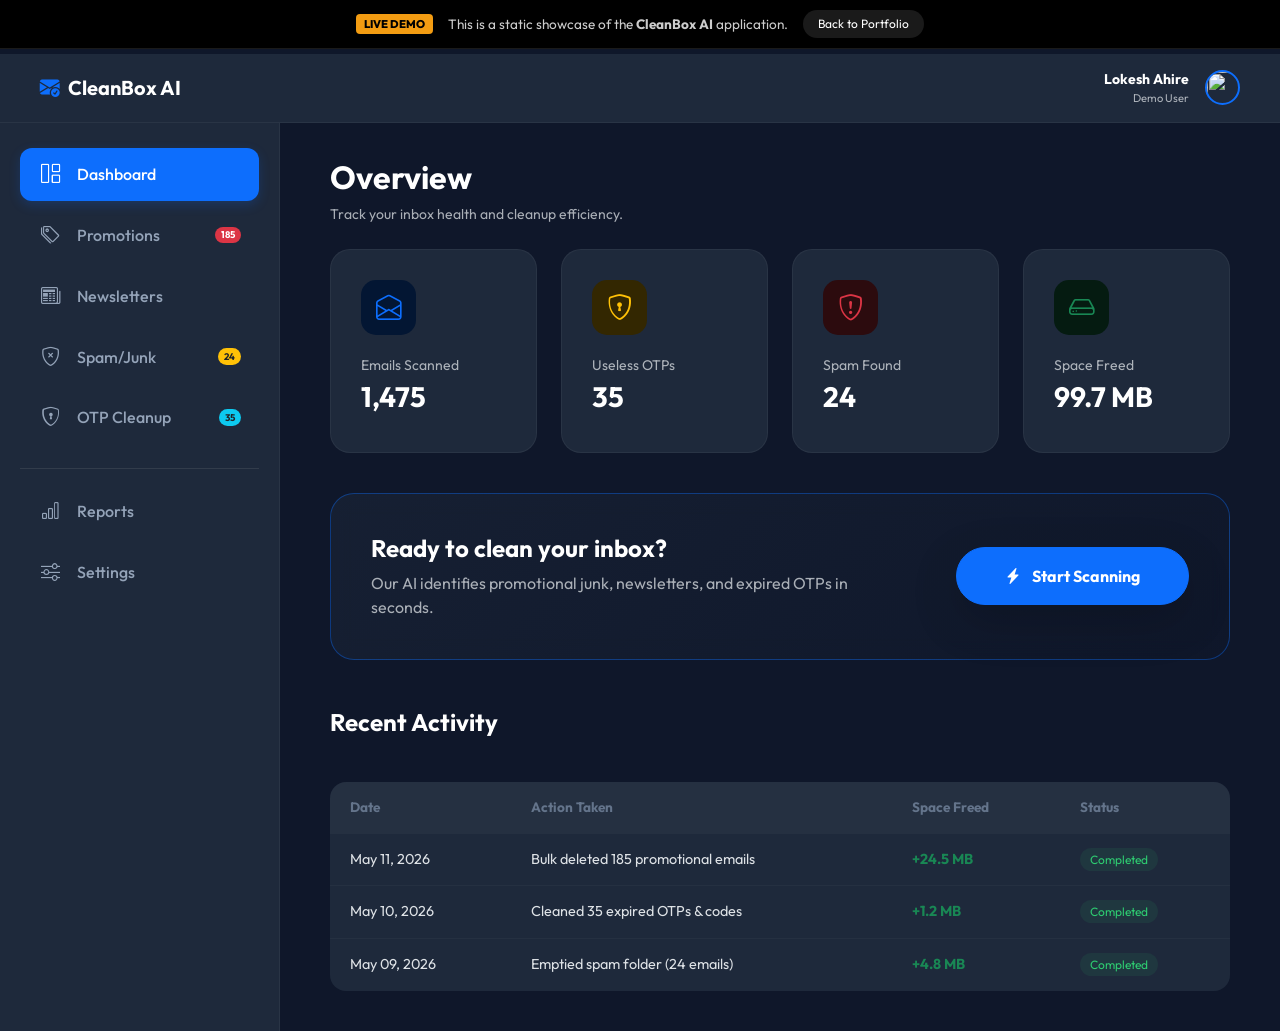
==== demo.html @ db70a889 "Initial commit: Professional Email Cleaner with Persistent Sidebar and Portfolio Demo" ====
<!DOCTYPE html>
<html lang="en" data-bs-theme="dark">
<head>
    <meta charset="UTF-8">
    <meta name="viewport" content="width=device-width, initial-scale=1.0">
    <title>CleanBox AI | Live Demo Portfolio</title>
    <link href="https://cdn.jsdelivr.net/npm/bootstrap@5.3.0/dist/css/bootstrap.min.css" rel="stylesheet">
    <link rel="stylesheet" href="https://cdn.jsdelivr.net/npm/bootstrap-icons@1.10.5/font/bootstrap-icons.css">
    <link href="https://fonts.googleapis.com/css2?family=Outfit:wght@300;400;600;800&display=swap" rel="stylesheet">
    <style>
        :root {
            --primary: #0d6efd;
            --sidebar-bg: #1e293b;
            --main-bg: #0f172a;
        }

        body {
            font-family: 'Outfit', sans-serif;
            background-color: var(--main-bg);
            margin: 0;
            padding: 0;
            overflow-x: hidden;
        }

        /* --- Portfolio Top Bar --- */
        .portfolio-bar {
            background: #000;
            padding: 10px 20px;
            display: flex;
            justify-content: center;
            align-items: center;
            gap: 15px;
            position: sticky;
            top: 0;
            z-index: 2000;
            border-bottom: 1px solid rgba(255,255,255,0.1);
        }

        .demo-badge {
            background: #f39c12;
            color: black;
            font-size: 0.7rem;
            font-weight: 800;
            padding: 2px 8px;
            border-radius: 4px;
            text-transform: uppercase;
        }

        .bar-text {
            color: #ccc;
            font-size: 0.85rem;
            margin: 0;
        }

        .bar-btn {
            background: rgba(255,255,255,0.1);
            color: white;
            border: none;
            padding: 5px 15px;
            border-radius: 50px;
            font-size: 0.75rem;
            text-decoration: none;
            transition: 0.3s;
        }

        .bar-btn:hover {
            background: var(--primary);
            color: white;
        }

        .bar-btn-primary {
            background: #27ae60;
            color: white;
        }

        /* --- Mockup Layout --- */
        .mock-container {
            display: flex;
            min-height: calc(100vh - 54px);
            background: #0f172a;
        }

        .mock-navbar {
            background: #1e293b;
            padding: 15px 40px;
            display: flex;
            justify-content: space-between;
            align-items: center;
            border-bottom: 1px solid rgba(255,255,255,0.05);
            position: sticky;
            top: 54px; /* Account for Portfolio Bar */
            z-index: 1000;
        }

        .mock-sidebar {
            width: 280px;
            min-width: 280px;
            background: #1e293b;
            padding: 30px 20px;
            border-right: 1px solid rgba(255,255,255,0.05);
        }

        .mock-main {
            flex-grow: 1;
            padding: 40px 50px;
            overflow-x: hidden;
            width: 0; /* Important for flex-grow with overflow */
        }

        .mock-card-wrapper {
            max-width: 1200px;
            margin: 0 auto;
        }

        .sidebar-link {
            display: flex;
            align-items: center;
            padding: 12px 18px;
            color: #94a3b8;
            text-decoration: none;
            border-radius: 12px;
            margin-bottom: 8px;
            transition: all 0.2s ease;
            font-weight: 500;
        }

        .sidebar-link i {
            font-size: 1.2rem;
            margin-right: 15px;
            width: 24px;
            text-align: center;
        }

        .sidebar-link.active {
            background: var(--primary);
            color: white;
            box-shadow: 0 4px 12px rgba(13, 110, 253, 0.2);
        }

        .sidebar-link:hover:not(.active) {
            background: rgba(255,255,255,0.05);
            color: white;
            transform: translateX(5px);
        }

        /* --- Cards & Stats --- */
        .stat-card {
            background: #1e293b;
            border: 1px solid rgba(255,255,255,0.05);
            border-radius: 20px;
            padding: 30px;
            height: 100%;
            transition: transform 0.3s ease;
        }

        .stat-card:hover {
            transform: translateY(-5px);
            border-color: rgba(13, 110, 253, 0.3);
        }

        .stat-icon {
            width: 55px;
            height: 55px;
            border-radius: 15px;
            display: flex;
            align-items: center;
            justify-content: center;
            font-size: 1.6rem;
            margin-bottom: 20px;
        }

        .scan-config-card {
            background: linear-gradient(135deg, rgba(30, 41, 59, 0.5) 0%, rgba(15, 23, 42, 0.5) 100%);
            border: 1px solid rgba(13, 110, 253, 0.4);
            border-radius: 24px;
            padding: 40px;
            margin-top: 40px;
            backdrop-filter: blur(10px);
        }

        /* --- Table Mock --- */
        .mock-table {
            background: #1e293b;
            border-radius: 16px;
            width: 100%;
            margin-top: 30px;
            border-collapse: collapse;
            overflow: hidden;
        }

        .mock-table th {
            background: rgba(255,255,255,0.03);
            padding: 15px 20px;
            text-align: left;
            font-size: 0.85rem;
            color: #64748b;
        }

        .mock-table td {
            padding: 15px 20px;
            border-top: 1px solid rgba(255,255,255,0.03);
            font-size: 0.9rem;
        }

        .badge-success { background: rgba(39, 174, 96, 0.1); color: #2ecc71; padding: 4px 10px; border-radius: 50px; font-size: 0.75rem; }

        @media (max-width: 992px) {
            .mock-sidebar { display: none; }
            .mock-main { margin-left: 0; }
        }
    </style>
</head>
<body>

    <!-- Portfolio Top Bar -->
    <div class="portfolio-bar">
        <span class="demo-badge">Live Demo</span>
        <p class="bar-text">This is a static showcase of the <b>CleanBox AI</b> application.</p>
        <a href="https://personal-portfolio-ashen-kappa-71.vercel.app/projects.html" class="bar-btn">Back to Portfolio</a>
    </div>

    <!-- Mock Navbar -->
    <nav class="mock-navbar">
        <div class="d-flex align-items-center fw-bold text-white fs-5">
            <i class="bi bi-envelope-check-fill text-primary me-2"></i> CleanBox AI
        </div>
        <div class="d-flex align-items-center gap-3">
            <div class="text-end d-none d-sm-block">
                <div class="fw-bold small text-white">Lokesh Ahire</div>
                <div class="text-muted" style="font-size: 0.7rem;">Demo User</div>
            </div>
            <img src="https://i.pravatar.cc/150?u=lokesh" width="35" height="35" class="rounded-circle border border-2 border-primary">
        </div>
    </nav>

    <div class="mock-container">
        <!-- Mock Sidebar -->
        <div class="mock-sidebar">
            <a href="#" class="sidebar-link active"><i class="bi bi-grid-1x2"></i> Dashboard</a>
            <a href="#" class="sidebar-link"><i class="bi bi-tags"></i> Promotions <span class="badge bg-danger rounded-pill ms-auto" style="font-size: 0.6rem;">185</span></a>
            <a href="#" class="sidebar-link"><i class="bi bi-newspaper"></i> Newsletters</a>
            <a href="#" class="sidebar-link"><i class="bi bi-shield-x"></i> Spam/Junk <span class="badge bg-warning text-dark rounded-pill ms-auto" style="font-size: 0.6rem;">24</span></a>
            <a href="#" class="sidebar-link"><i class="bi bi-shield-lock"></i> OTP Cleanup <span class="badge bg-info text-dark rounded-pill ms-auto" style="font-size: 0.6rem;">35</span></a>
            <div class="mt-4 pt-3 border-top border-secondary opacity-25"></div>
            <a href="#" class="sidebar-link"><i class="bi bi-bar-chart"></i> Reports</a>
            <a href="#" class="sidebar-link"><i class="bi bi-sliders"></i> Settings</a>
        </div>

        <!-- Mock Main Content -->
        <div class="mock-main">
            <div class="mock-card-wrapper">
                <div class="row mb-4 align-items-center">
                    <div class="col">
                        <h2 class="fw-bold text-white">Overview</h2>
                        <p class="text-muted small mb-0">Track your inbox health and cleanup efficiency.</p>
                    </div>
                </div>

                <div class="row g-4">
                    <div class="col-md-3">
                        <div class="stat-card">
                            <div class="stat-icon bg-primary-subtle text-primary"><i class="bi bi-envelope-open"></i></div>
                            <div class="text-muted small">Emails Scanned</div>
                            <h3 class="fw-bold text-white mt-1">1,475</h3>
                        </div>
                    </div>
                    <div class="col-md-3">
                        <div class="stat-card">
                            <div class="stat-icon bg-warning-subtle text-warning"><i class="bi bi-shield-lock"></i></div>
                            <div class="text-muted small">Useless OTPs</div>
                            <h3 class="fw-bold text-white mt-1">35</h3>
                        </div>
                    </div>
                    <div class="col-md-3">
                        <div class="stat-card">
                            <div class="stat-icon bg-danger-subtle text-danger"><i class="bi bi-shield-exclamation"></i></div>
                            <div class="text-muted small">Spam Found</div>
                            <h3 class="fw-bold text-white mt-1">24</h3>
                        </div>
                    </div>
                    <div class="col-md-3">
                        <div class="stat-card">
                            <div class="stat-icon bg-success-subtle text-success"><i class="bi bi-hdd"></i></div>
                            <div class="text-muted small">Space Freed</div>
                            <h3 class="fw-bold text-white mt-1">99.7 MB</h3>
                        </div>
                    </div>
                </div>

                <div class="scan-config-card">
                    <div class="row align-items-center">
                        <div class="col-lg-8">
                            <h4 class="fw-bold text-white mb-2">Ready to clean your inbox?</h4>
                            <p class="text-muted mb-0">Our AI identifies promotional junk, newsletters, and expired OTPs in seconds.</p>
                        </div>
                        <div class="col-lg-4 text-lg-end mt-3 mt-lg-0">
                            <button class="btn btn-primary rounded-pill px-5 py-3 fw-bold shadow-lg">
                                <i class="bi bi-lightning-charge-fill me-2"></i> Start Scanning
                            </button>
                        </div>
                    </div>
                </div>

                <h4 class="fw-bold text-white mt-5 mb-3">Recent Activity</h4>
                <div class="table-responsive">
                    <table class="mock-table">
                        <thead>
                            <tr>
                                <th>Date</th>
                                <th>Action Taken</th>
                                <th>Space Freed</th>
                                <th>Status</th>
                            </tr>
                        </thead>
                        <tbody>
                            <tr>
                                <td>May 11, 2026</td>
                                <td>Bulk deleted 185 promotional emails</td>
                                <td class="text-success fw-bold">+24.5 MB</td>
                                <td><span class="badge-success">Completed</span></td>
                            </tr>
                            <tr>
                                <td>May 10, 2026</td>
                                <td>Cleaned 35 expired OTPs & codes</td>
                                <td class="text-success fw-bold">+1.2 MB</td>
                                <td><span class="badge-success">Completed</span></td>
                            </tr>
                            <tr>
                                <td>May 09, 2026</td>
                                <td>Emptied spam folder (24 emails)</td>
                                <td class="text-success fw-bold">+4.8 MB</td>
                                <td><span class="badge-success">Completed</span></td>
                            </tr>
                        </tbody>
                    </table>
                </div>
            </div>
        </div>
    </div>

    <script src="https://cdn.jsdelivr.net/npm/bootstrap@5.3.0/dist/js/bootstrap.bundle.min.js"></script>
    <script src="https://cdn.jsdelivr.net/npm/sweetalert2@11"></script>
    <script>
        document.querySelectorAll('.sidebar-link, .mock-main button, .mock-navbar img, .mock-navbar .fw-bold.small').forEach(element => {
            element.addEventListener('click', function(e) {
                e.preventDefault();
                Swal.fire({
                    title: 'Action Disabled',
                    text: 'Demo Mode: This feature is only available in the live application after connecting your Gmail account.',
                    icon: 'info',
                    confirmButtonText: 'Understood',
                    confirmButtonColor: '#0d6efd'
                });
            });
        });
    </script>
</body>
</html>
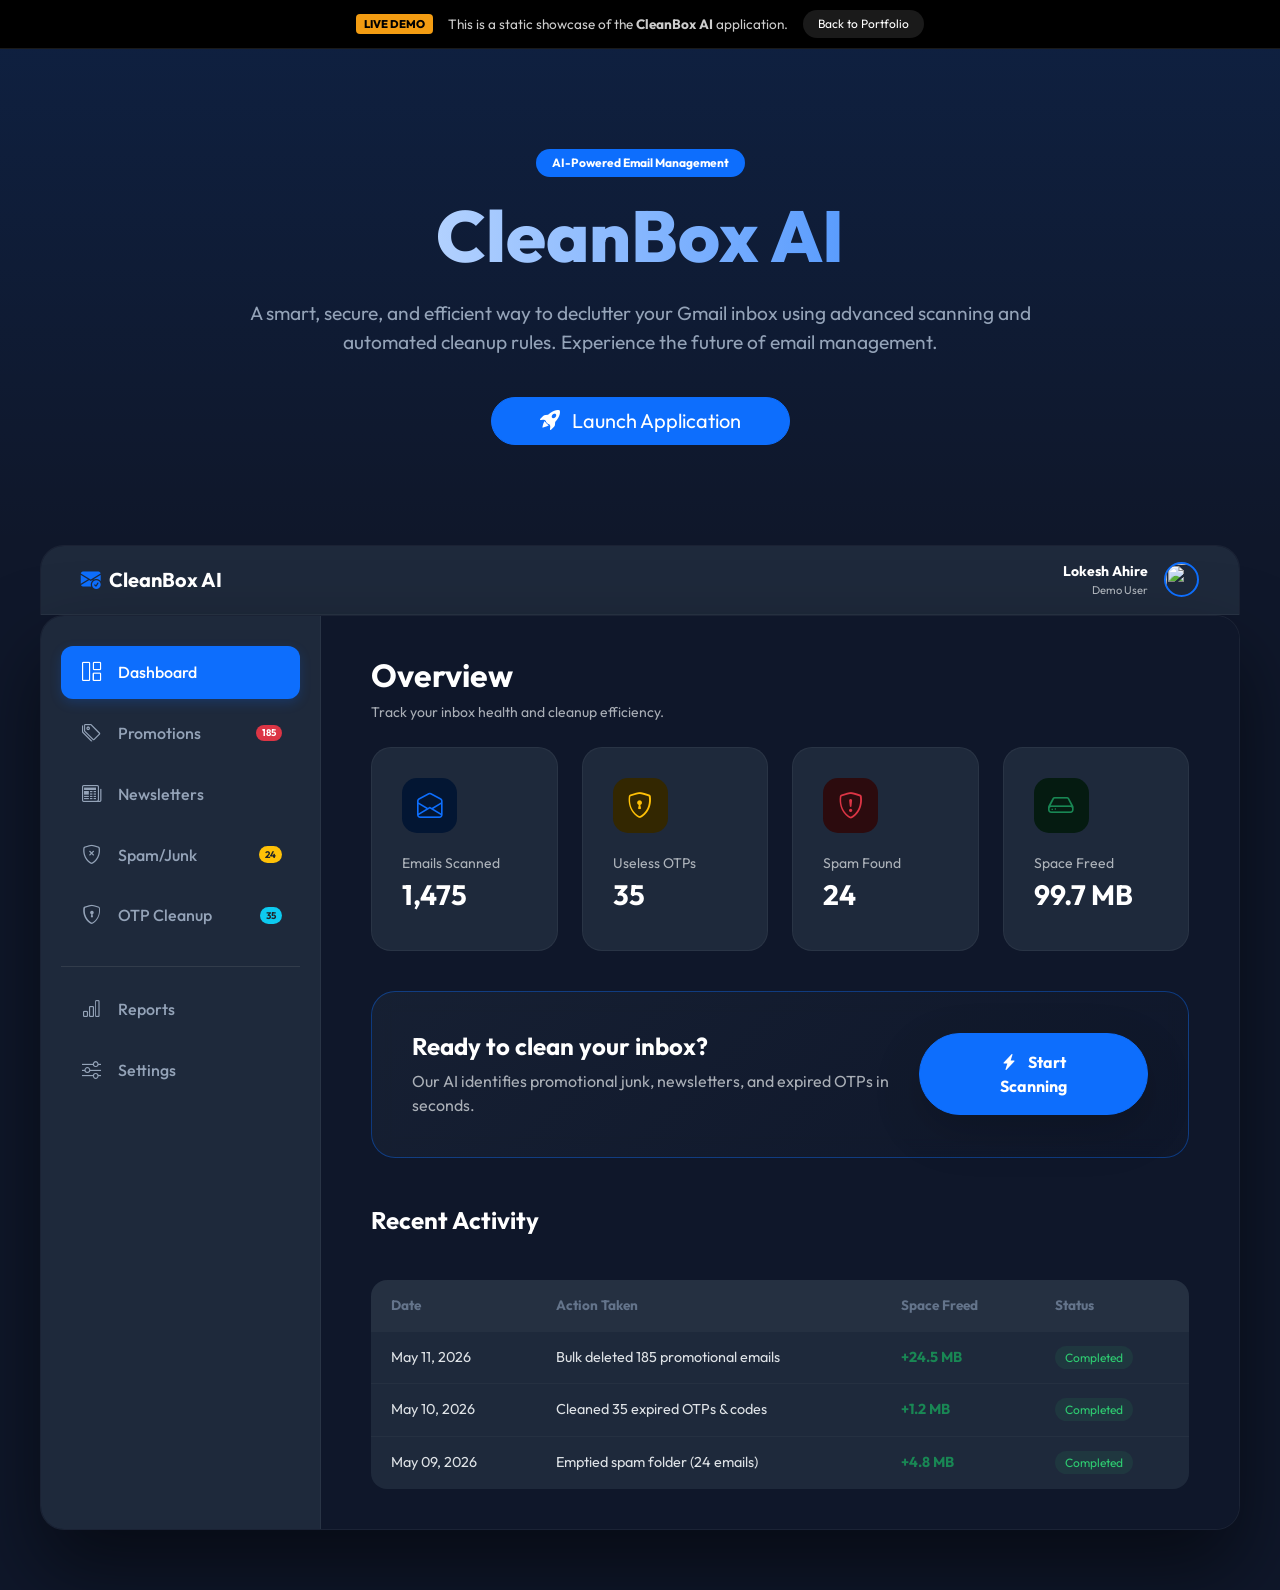
==== commit abb2a0ad: "Fixed Vercel download issue and restored hero section" ====
--- a/demo.html
+++ b/demo.html
@@ -63,21 +63,41 @@
             transition: 0.3s;
         }
 
-        .bar-btn:hover {
-            background: var(--primary);
-            color: white;
-        }
-
-        .bar-btn-primary {
-            background: #27ae60;
-            color: white;
+        .bar-btn:hover { background: var(--primary); color: white; }
+
+        /* --- Hero Section --- */
+        .hero-section {
+            padding: 100px 20px;
+            text-align: center;
+            background: linear-gradient(to bottom, rgba(13, 110, 253, 0.1), transparent);
+        }
+
+        .hero-section h1 {
+            font-size: clamp(2.5rem, 8vw, 4.5rem);
+            font-weight: 800;
+            background: linear-gradient(to right, #fff, var(--primary));
+            -webkit-background-clip: text;
+            -webkit-text-fill-color: transparent;
+            margin-bottom: 20px;
+        }
+
+        .hero-section p {
+            font-size: 1.2rem;
+            color: #94a3b8;
+            max-width: 800px;
+            margin: 0 auto 40px;
         }
 
         /* --- Mockup Layout --- */
         .mock-container {
             display: flex;
-            min-height: calc(100vh - 54px);
+            min-height: 800px;
             background: #0f172a;
+            border: 1px solid rgba(255,255,255,0.05);
+            border-radius: 24px;
+            margin: 0 40px 60px;
+            overflow: hidden;
+            box-shadow: 0 40px 80px rgba(0,0,0,0.5);
         }
 
         .mock-navbar {
@@ -87,9 +107,6 @@
             justify-content: space-between;
             align-items: center;
             border-bottom: 1px solid rgba(255,255,255,0.05);
-            position: sticky;
-            top: 54px; /* Account for Portfolio Bar */
-            z-index: 1000;
         }
 
         .mock-sidebar {
@@ -104,12 +121,8 @@
             flex-grow: 1;
             padding: 40px 50px;
             overflow-x: hidden;
-            width: 0; /* Important for flex-grow with overflow */
-        }
-
-        .mock-card-wrapper {
-            max-width: 1200px;
-            margin: 0 auto;
+            width: 0;
+            background: #0f172a;
         }
 
         .sidebar-link {
@@ -124,89 +137,43 @@
             font-weight: 500;
         }
 
-        .sidebar-link i {
-            font-size: 1.2rem;
-            margin-right: 15px;
-            width: 24px;
-            text-align: center;
-        }
-
-        .sidebar-link.active {
-            background: var(--primary);
-            color: white;
-            box-shadow: 0 4px 12px rgba(13, 110, 253, 0.2);
-        }
-
-        .sidebar-link:hover:not(.active) {
-            background: rgba(255,255,255,0.05);
-            color: white;
-            transform: translateX(5px);
-        }
-
-        /* --- Cards & Stats --- */
+        .sidebar-link i { font-size: 1.2rem; margin-right: 15px; width: 24px; text-align: center; }
+        .sidebar-link.active { background: var(--primary); color: white; box-shadow: 0 4px 12px rgba(13, 110, 253, 0.2); }
+        .sidebar-link:hover:not(.active) { background: rgba(255,255,255,0.05); color: white; transform: translateX(5px); }
+
         .stat-card {
             background: #1e293b;
             border: 1px solid rgba(255,255,255,0.05);
             border-radius: 20px;
             padding: 30px;
             height: 100%;
-            transition: transform 0.3s ease;
-        }
-
-        .stat-card:hover {
-            transform: translateY(-5px);
-            border-color: rgba(13, 110, 253, 0.3);
         }
 
         .stat-icon {
-            width: 55px;
-            height: 55px;
-            border-radius: 15px;
-            display: flex;
-            align-items: center;
-            justify-content: center;
-            font-size: 1.6rem;
-            margin-bottom: 20px;
+            width: 55px; height: 55px; border-radius: 15px;
+            display: flex; align-items: center; justify-content: center;
+            font-size: 1.6rem; margin-bottom: 20px;
         }
 
         .scan-config-card {
             background: linear-gradient(135deg, rgba(30, 41, 59, 0.5) 0%, rgba(15, 23, 42, 0.5) 100%);
             border: 1px solid rgba(13, 110, 253, 0.4);
-            border-radius: 24px;
-            padding: 40px;
-            margin-top: 40px;
+            border-radius: 24px; padding: 40px; margin-top: 40px;
             backdrop-filter: blur(10px);
         }
 
-        /* --- Table Mock --- */
         .mock-table {
-            background: #1e293b;
-            border-radius: 16px;
-            width: 100%;
-            margin-top: 30px;
-            border-collapse: collapse;
-            overflow: hidden;
-        }
-
-        .mock-table th {
-            background: rgba(255,255,255,0.03);
-            padding: 15px 20px;
-            text-align: left;
-            font-size: 0.85rem;
-            color: #64748b;
-        }
-
-        .mock-table td {
-            padding: 15px 20px;
-            border-top: 1px solid rgba(255,255,255,0.03);
-            font-size: 0.9rem;
-        }
-
+            background: #1e293b; border-radius: 16px; width: 100%; margin-top: 30px;
+            border-collapse: collapse; overflow: hidden;
+        }
+
+        .mock-table th { background: rgba(255,255,255,0.03); padding: 15px 20px; text-align: left; font-size: 0.85rem; color: #64748b; }
+        .mock-table td { padding: 15px 20px; border-top: 1px solid rgba(255,255,255,0.03); font-size: 0.9rem; }
         .badge-success { background: rgba(39, 174, 96, 0.1); color: #2ecc71; padding: 4px 10px; border-radius: 50px; font-size: 0.75rem; }
 
         @media (max-width: 992px) {
             .mock-sidebar { display: none; }
-            .mock-main { margin-left: 0; }
+            .mock-container { margin: 20px; }
         }
     </style>
 </head>
@@ -219,19 +186,35 @@
         <a href="https://personal-portfolio-ashen-kappa-71.vercel.app/projects.html" class="bar-btn">Back to Portfolio</a>
     </div>
 
+    <!-- Hero Section -->
+    <section class="hero-section">
+        <div class="container">
+            <span class="badge bg-primary rounded-pill px-3 py-2 mb-3">AI-Powered Email Management</span>
+            <h1>CleanBox AI</h1>
+            <p>A smart, secure, and efficient way to declutter your Gmail inbox using advanced scanning and automated cleanup rules. Experience the future of email management.</p>
+            <div class="d-flex justify-content-center gap-3">
+                <a href="#" class="btn btn-primary btn-lg rounded-pill px-5 demo-trigger">
+                    <i class="bi bi-rocket-takeoff-fill me-2"></i> Launch Application
+                </a>
+            </div>
+        </div>
+    </section>
+
     <!-- Mock Navbar -->
-    <nav class="mock-navbar">
-        <div class="d-flex align-items-center fw-bold text-white fs-5">
-            <i class="bi bi-envelope-check-fill text-primary me-2"></i> CleanBox AI
-        </div>
-        <div class="d-flex align-items-center gap-3">
-            <div class="text-end d-none d-sm-block">
-                <div class="fw-bold small text-white">Lokesh Ahire</div>
-                <div class="text-muted" style="font-size: 0.7rem;">Demo User</div>
-            </div>
-            <img src="https://i.pravatar.cc/150?u=lokesh" width="35" height="35" class="rounded-circle border border-2 border-primary">
-        </div>
-    </nav>
+    <div style="margin: 0 40px; border-radius: 24px 24px 0 0; overflow: hidden; border: 1px solid rgba(255,255,255,0.05); border-bottom: none;">
+        <nav class="mock-navbar">
+            <div class="d-flex align-items-center fw-bold text-white fs-5">
+                <i class="bi bi-envelope-check-fill text-primary me-2"></i> CleanBox AI
+            </div>
+            <div class="d-flex align-items-center gap-3">
+                <div class="text-end d-none d-sm-block">
+                    <div class="fw-bold small text-white">Lokesh Ahire</div>
+                    <div class="text-muted" style="font-size: 0.7rem;">Demo User</div>
+                </div>
+                <img src="https://i.pravatar.cc/150?u=lokesh" width="35" height="35" class="rounded-circle border border-2 border-primary">
+            </div>
+        </nav>
+    </div>
 
     <div class="mock-container">
         <!-- Mock Sidebar -->
@@ -248,92 +231,72 @@
 
         <!-- Mock Main Content -->
         <div class="mock-main">
-            <div class="mock-card-wrapper">
-                <div class="row mb-4 align-items-center">
-                    <div class="col">
-                        <h2 class="fw-bold text-white">Overview</h2>
-                        <p class="text-muted small mb-0">Track your inbox health and cleanup efficiency.</p>
-                    </div>
-                </div>
-
-                <div class="row g-4">
-                    <div class="col-md-3">
-                        <div class="stat-card">
-                            <div class="stat-icon bg-primary-subtle text-primary"><i class="bi bi-envelope-open"></i></div>
-                            <div class="text-muted small">Emails Scanned</div>
-                            <h3 class="fw-bold text-white mt-1">1,475</h3>
-                        </div>
-                    </div>
-                    <div class="col-md-3">
-                        <div class="stat-card">
-                            <div class="stat-icon bg-warning-subtle text-warning"><i class="bi bi-shield-lock"></i></div>
-                            <div class="text-muted small">Useless OTPs</div>
-                            <h3 class="fw-bold text-white mt-1">35</h3>
-                        </div>
-                    </div>
-                    <div class="col-md-3">
-                        <div class="stat-card">
-                            <div class="stat-icon bg-danger-subtle text-danger"><i class="bi bi-shield-exclamation"></i></div>
-                            <div class="text-muted small">Spam Found</div>
-                            <h3 class="fw-bold text-white mt-1">24</h3>
-                        </div>
-                    </div>
-                    <div class="col-md-3">
-                        <div class="stat-card">
-                            <div class="stat-icon bg-success-subtle text-success"><i class="bi bi-hdd"></i></div>
-                            <div class="text-muted small">Space Freed</div>
-                            <h3 class="fw-bold text-white mt-1">99.7 MB</h3>
-                        </div>
-                    </div>
-                </div>
-
-                <div class="scan-config-card">
-                    <div class="row align-items-center">
-                        <div class="col-lg-8">
-                            <h4 class="fw-bold text-white mb-2">Ready to clean your inbox?</h4>
-                            <p class="text-muted mb-0">Our AI identifies promotional junk, newsletters, and expired OTPs in seconds.</p>
-                        </div>
-                        <div class="col-lg-4 text-lg-end mt-3 mt-lg-0">
-                            <button class="btn btn-primary rounded-pill px-5 py-3 fw-bold shadow-lg">
-                                <i class="bi bi-lightning-charge-fill me-2"></i> Start Scanning
-                            </button>
-                        </div>
-                    </div>
-                </div>
-
-                <h4 class="fw-bold text-white mt-5 mb-3">Recent Activity</h4>
-                <div class="table-responsive">
-                    <table class="mock-table">
-                        <thead>
-                            <tr>
-                                <th>Date</th>
-                                <th>Action Taken</th>
-                                <th>Space Freed</th>
-                                <th>Status</th>
-                            </tr>
-                        </thead>
-                        <tbody>
-                            <tr>
-                                <td>May 11, 2026</td>
-                                <td>Bulk deleted 185 promotional emails</td>
-                                <td class="text-success fw-bold">+24.5 MB</td>
-                                <td><span class="badge-success">Completed</span></td>
-                            </tr>
-                            <tr>
-                                <td>May 10, 2026</td>
-                                <td>Cleaned 35 expired OTPs & codes</td>
-                                <td class="text-success fw-bold">+1.2 MB</td>
-                                <td><span class="badge-success">Completed</span></td>
-                            </tr>
-                            <tr>
-                                <td>May 09, 2026</td>
-                                <td>Emptied spam folder (24 emails)</td>
-                                <td class="text-success fw-bold">+4.8 MB</td>
-                                <td><span class="badge-success">Completed</span></td>
-                            </tr>
-                        </tbody>
-                    </table>
-                </div>
+            <div class="row mb-4 align-items-center">
+                <div class="col">
+                    <h2 class="fw-bold text-white">Overview</h2>
+                    <p class="text-muted small mb-0">Track your inbox health and cleanup efficiency.</p>
+                </div>
+            </div>
+
+            <div class="row g-4">
+                <div class="col-md-3">
+                    <div class="stat-card">
+                        <div class="stat-icon bg-primary-subtle text-primary"><i class="bi bi-envelope-open"></i></div>
+                        <div class="text-muted small">Emails Scanned</div>
+                        <h3 class="fw-bold text-white mt-1">1,475</h3>
+                    </div>
+                </div>
+                <div class="col-md-3">
+                    <div class="stat-card">
+                        <div class="stat-icon bg-warning-subtle text-warning"><i class="bi bi-shield-lock"></i></div>
+                        <div class="text-muted small">Useless OTPs</div>
+                        <h3 class="fw-bold text-white mt-1">35</h3>
+                    </div>
+                </div>
+                <div class="col-md-3">
+                    <div class="stat-card">
+                        <div class="stat-icon bg-danger-subtle text-danger"><i class="bi bi-shield-exclamation"></i></div>
+                        <div class="text-muted small">Spam Found</div>
+                        <h3 class="fw-bold text-white mt-1">24</h3>
+                    </div>
+                </div>
+                <div class="col-md-3">
+                    <div class="stat-card">
+                        <div class="stat-icon bg-success-subtle text-success"><i class="bi bi-hdd"></i></div>
+                        <div class="text-muted small">Space Freed</div>
+                        <h3 class="fw-bold text-white mt-1">99.7 MB</h3>
+                    </div>
+                </div>
+            </div>
+
+            <div class="scan-config-card">
+                <div class="row align-items-center">
+                    <div class="col-lg-8">
+                        <h4 class="fw-bold text-white mb-2">Ready to clean your inbox?</h4>
+                        <p class="text-muted mb-0">Our AI identifies promotional junk, newsletters, and expired OTPs in seconds.</p>
+                    </div>
+                    <div class="col-lg-4 text-lg-end mt-3 mt-lg-0">
+                        <button class="btn btn-primary rounded-pill px-5 py-3 fw-bold shadow-lg demo-trigger">
+                            <i class="bi bi-lightning-charge-fill me-2"></i> Start Scanning
+                        </button>
+                    </div>
+                </div>
+            </div>
+
+            <h4 class="fw-bold text-white mt-5 mb-3">Recent Activity</h4>
+            <div class="table-responsive">
+                <table class="mock-table">
+                    <thead>
+                        <tr>
+                            <th>Date</th><th>Action Taken</th><th>Space Freed</th><th>Status</th>
+                        </tr>
+                    </thead>
+                    <tbody>
+                        <tr><td>May 11, 2026</td><td>Bulk deleted 185 promotional emails</td><td class="text-success fw-bold">+24.5 MB</td><td><span class="badge-success">Completed</span></td></tr>
+                        <tr><td>May 10, 2026</td><td>Cleaned 35 expired OTPs & codes</td><td class="text-success fw-bold">+1.2 MB</td><td><span class="badge-success">Completed</span></td></tr>
+                        <tr><td>May 09, 2026</td><td>Emptied spam folder (24 emails)</td><td class="text-success fw-bold">+4.8 MB</td><td><span class="badge-success">Completed</span></td></tr>
+                    </tbody>
+                </table>
             </div>
         </div>
     </div>
@@ -341,7 +304,7 @@
     <script src="https://cdn.jsdelivr.net/npm/bootstrap@5.3.0/dist/js/bootstrap.bundle.min.js"></script>
     <script src="https://cdn.jsdelivr.net/npm/sweetalert2@11"></script>
     <script>
-        document.querySelectorAll('.sidebar-link, .mock-main button, .mock-navbar img, .mock-navbar .fw-bold.small').forEach(element => {
+        document.querySelectorAll('.sidebar-link, button.demo-trigger, a.demo-trigger, .mock-navbar img, .mock-navbar .fw-bold.small').forEach(element => {
             element.addEventListener('click', function(e) {
                 e.preventDefault();
                 Swal.fire({
